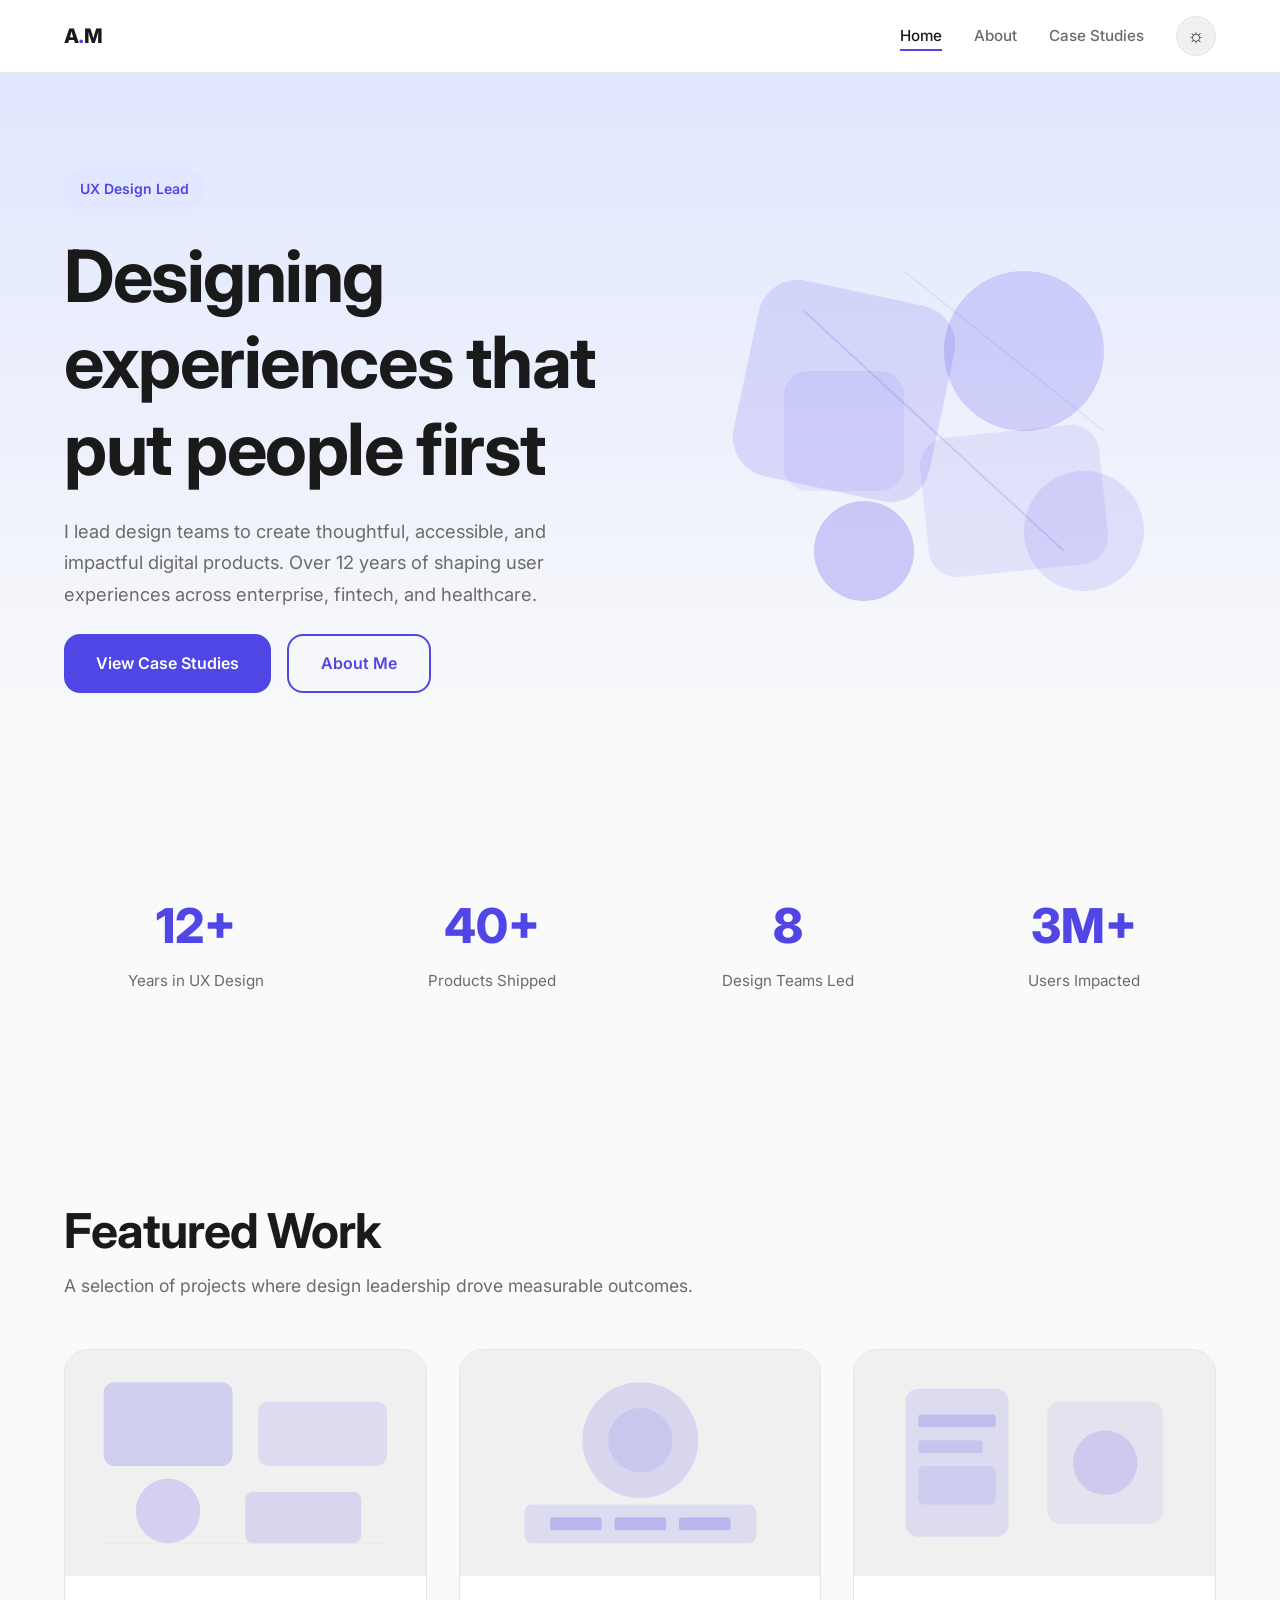
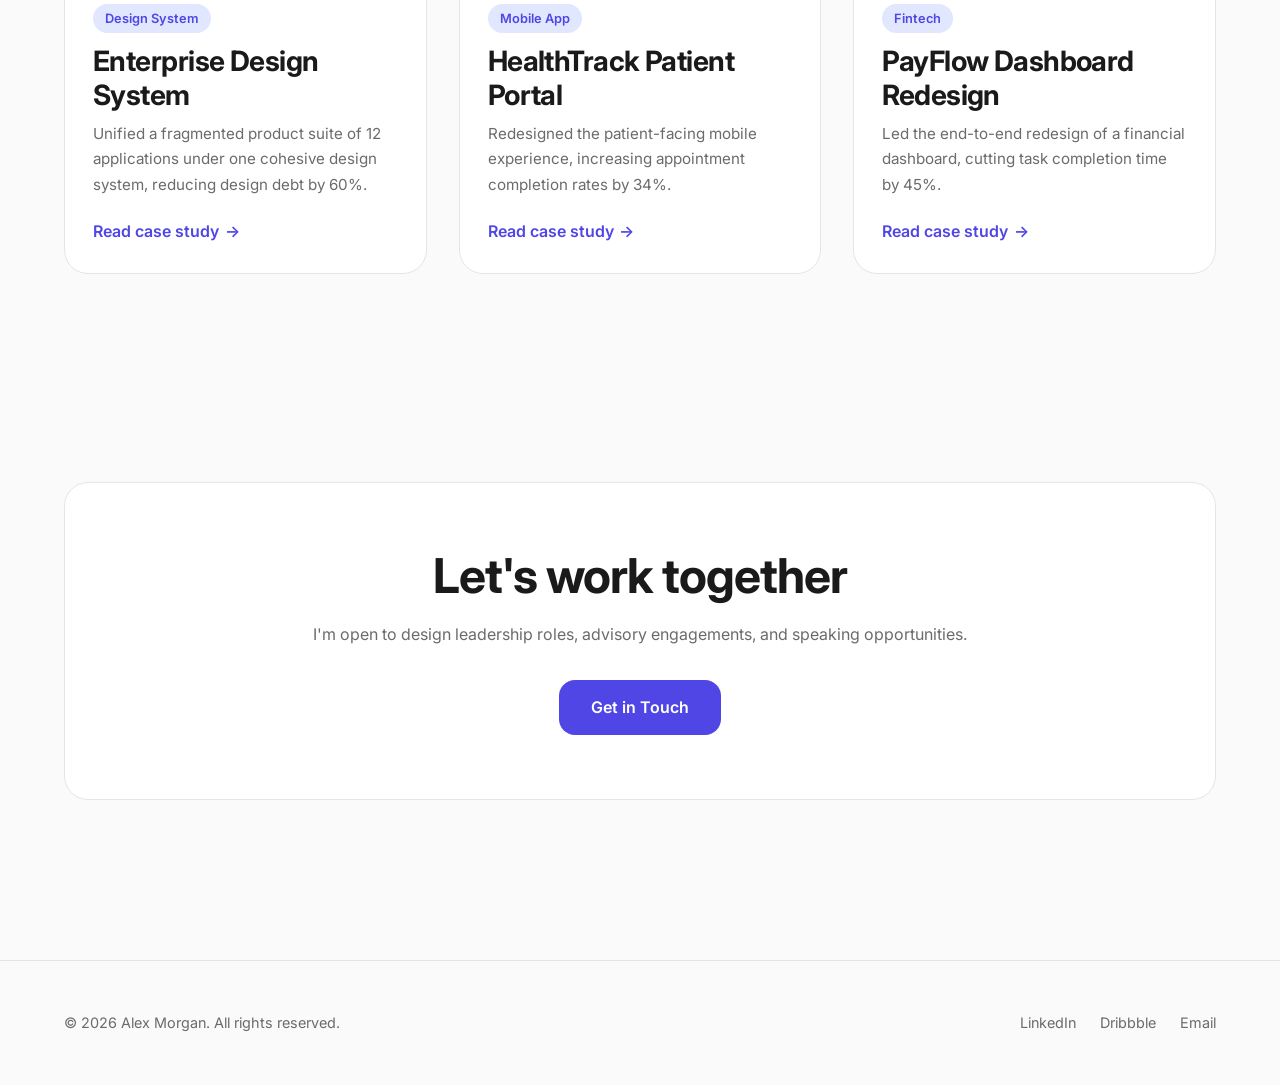
==== index.html @ 4e28924f "Add portfolio website for UX design lead with light/dark mode Static site with 6 pages: home, about," ====
<!DOCTYPE html>
<html lang="en">
<head>
  <meta charset="UTF-8">
  <meta name="viewport" content="width=device-width, initial-scale=1.0">
  <meta name="description" content="Portfolio of Alex Morgan — UX Design Lead specialising in human-centred design, design systems, and product strategy.">
  <title>Alex Morgan — UX Design Lead</title>
  <link rel="preconnect" href="https://fonts.googleapis.com">
  <link rel="preconnect" href="https://fonts.gstatic.com" crossorigin>
  <link href="https://fonts.googleapis.com/css2?family=Inter:wght@400;500;600;700;800&display=swap" rel="stylesheet">
  <link rel="stylesheet" href="css/style.css">
  <script src="js/main.js"></script>
</head>
<body>
  <a class="skip-link" href="#main">Skip to main content</a>
  <div class="nav-overlay" aria-hidden="true"></div>

  <header class="site-header">
    <div class="container">
      <a href="index.html" class="logo" aria-label="Alex Morgan home">A<span>.</span>M</a>
      <nav class="main-nav" aria-label="Primary">
        <ul role="list">
          <li><a href="index.html" aria-current="page">Home</a></li>
          <li><a href="about.html">About</a></li>
          <li><a href="case-studies.html">Case Studies</a></li>
        </ul>
        <button class="theme-toggle" type="button" aria-label="Switch to dark mode">
          <span class="icon-sun" aria-hidden="true">&#9788;</span>
          <span class="icon-moon" aria-hidden="true">&#9790;</span>
        </button>
        <button class="nav-toggle" type="button" aria-expanded="false" aria-controls="nav-list" aria-label="Open menu">
          &#9776;
        </button>
      </nav>
    </div>
  </header>

  <main id="main">
    <!-- Hero -->
    <section class="hero">
      <div class="container">
        <div class="hero-content">
          <span class="hero-label">UX Design Lead</span>
          <h1>Designing experiences that put people first</h1>
          <p>I lead design teams to create thoughtful, accessible, and impactful digital products. Over 12 years of shaping user experiences across enterprise, fintech, and healthcare.</p>
          <div class="btn-group">
            <a href="case-studies.html" class="btn btn-primary">View Case Studies</a>
            <a href="about.html" class="btn btn-secondary">About Me</a>
          </div>
        </div>
        <div class="hero-graphic" aria-hidden="true">
          <svg viewBox="0 0 480 400" fill="none" xmlns="http://www.w3.org/2000/svg" role="img" aria-label="Abstract decorative shapes">
            <rect x="40" y="60" width="200" height="200" rx="40" fill="var(--color-accent)" opacity="0.15" transform="rotate(12 140 160)"/>
            <circle cx="320" cy="120" r="80" fill="var(--color-accent)" opacity="0.2"/>
            <rect x="220" y="200" width="180" height="140" rx="28" fill="var(--color-accent)" opacity="0.1" transform="rotate(-6 310 270)"/>
            <circle cx="160" cy="320" r="50" fill="var(--color-accent)" opacity="0.25"/>
            <rect x="80" y="140" width="120" height="120" rx="24" fill="var(--color-accent)" opacity="0.08"/>
            <circle cx="380" cy="300" r="60" fill="var(--color-accent)" opacity="0.12"/>
            <line x1="100" y1="80" x2="360" y2="320" stroke="var(--color-accent)" stroke-width="2" opacity="0.15"/>
            <line x1="200" y1="40" x2="400" y2="200" stroke="var(--color-accent)" stroke-width="1.5" opacity="0.1"/>
          </svg>
        </div>
      </div>
    </section>

    <!-- Stats -->
    <section class="section" aria-label="Key statistics">
      <div class="container">
        <div class="stats">
          <div class="stat">
            <span class="stat-number">12+</span>
            <span class="stat-label">Years in UX Design</span>
          </div>
          <div class="stat">
            <span class="stat-number">40+</span>
            <span class="stat-label">Products Shipped</span>
          </div>
          <div class="stat">
            <span class="stat-number">8</span>
            <span class="stat-label">Design Teams Led</span>
          </div>
          <div class="stat">
            <span class="stat-number">3M+</span>
            <span class="stat-label">Users Impacted</span>
          </div>
        </div>
      </div>
    </section>

    <!-- Featured Work -->
    <section class="section">
      <div class="container">
        <div class="section-header">
          <h2>Featured Work</h2>
          <p>A selection of projects where design leadership drove measurable outcomes.</p>
        </div>
        <div class="card-grid">
          <!-- Case Study 1 -->
          <article class="card">
            <div class="card-image" aria-hidden="true">
              <svg viewBox="0 0 560 350" fill="none" xmlns="http://www.w3.org/2000/svg">
                <rect width="560" height="350" fill="var(--color-bg-card)"/>
                <rect x="60" y="50" width="200" height="130" rx="16" fill="var(--color-accent)" opacity="0.2"/>
                <rect x="300" y="80" width="200" height="100" rx="16" fill="var(--color-accent)" opacity="0.12"/>
                <circle cx="160" cy="250" r="50" fill="var(--color-accent)" opacity="0.18"/>
                <rect x="280" y="220" width="180" height="80" rx="12" fill="var(--color-accent)" opacity="0.15"/>
                <line x1="60" y1="300" x2="500" y2="300" stroke="var(--color-border)" stroke-width="1"/>
              </svg>
            </div>
            <div class="card-body">
              <span class="card-tag">Design System</span>
              <h3>Enterprise Design System</h3>
              <p>Unified a fragmented product suite of 12 applications under one cohesive design system, reducing design debt by 60%.</p>
              <a href="case-study-1.html" class="card-link">Read case study <span class="arrow" aria-hidden="true">&rarr;</span></a>
            </div>
          </article>

          <!-- Case Study 2 -->
          <article class="card">
            <div class="card-image" aria-hidden="true">
              <svg viewBox="0 0 560 350" fill="none" xmlns="http://www.w3.org/2000/svg">
                <rect width="560" height="350" fill="var(--color-bg-card)"/>
                <circle cx="280" cy="140" r="90" fill="var(--color-accent)" opacity="0.15"/>
                <circle cx="280" cy="140" r="50" fill="var(--color-accent)" opacity="0.1"/>
                <rect x="100" y="240" width="360" height="60" rx="12" fill="var(--color-accent)" opacity="0.12"/>
                <rect x="140" y="260" width="80" height="20" rx="4" fill="var(--color-accent)" opacity="0.25"/>
                <rect x="240" y="260" width="80" height="20" rx="4" fill="var(--color-accent)" opacity="0.25"/>
                <rect x="340" y="260" width="80" height="20" rx="4" fill="var(--color-accent)" opacity="0.25"/>
              </svg>
            </div>
            <div class="card-body">
              <span class="card-tag">Mobile App</span>
              <h3>HealthTrack Patient Portal</h3>
              <p>Redesigned the patient-facing mobile experience, increasing appointment completion rates by 34%.</p>
              <a href="case-study-2.html" class="card-link">Read case study <span class="arrow" aria-hidden="true">&rarr;</span></a>
            </div>
          </article>

          <!-- Case Study 3 -->
          <article class="card">
            <div class="card-image" aria-hidden="true">
              <svg viewBox="0 0 560 350" fill="none" xmlns="http://www.w3.org/2000/svg">
                <rect width="560" height="350" fill="var(--color-bg-card)"/>
                <rect x="80" y="60" width="160" height="230" rx="20" fill="var(--color-accent)" opacity="0.12"/>
                <rect x="100" y="100" width="120" height="20" rx="4" fill="var(--color-accent)" opacity="0.2"/>
                <rect x="100" y="140" width="100" height="20" rx="4" fill="var(--color-accent)" opacity="0.15"/>
                <rect x="100" y="180" width="120" height="60" rx="8" fill="var(--color-accent)" opacity="0.1"/>
                <rect x="300" y="80" width="180" height="190" rx="20" fill="var(--color-accent)" opacity="0.08"/>
                <circle cx="390" cy="175" r="50" fill="var(--color-accent)" opacity="0.15"/>
              </svg>
            </div>
            <div class="card-body">
              <span class="card-tag">Fintech</span>
              <h3>PayFlow Dashboard Redesign</h3>
              <p>Led the end-to-end redesign of a financial dashboard, cutting task completion time by 45%.</p>
              <a href="case-study-3.html" class="card-link">Read case study <span class="arrow" aria-hidden="true">&rarr;</span></a>
            </div>
          </article>
        </div>
      </div>
    </section>

    <!-- CTA -->
    <section class="section">
      <div class="container">
        <div class="cta">
          <h2>Let's work together</h2>
          <p>I'm open to design leadership roles, advisory engagements, and speaking opportunities.</p>
          <a href="mailto:hello@alexmorgan.design" class="btn btn-primary">Get in Touch</a>
        </div>
      </div>
    </section>
  </main>

  <footer class="site-footer">
    <div class="container">
      <div class="footer-content">
        <span class="footer-copy">&copy; 2026 Alex Morgan. All rights reserved.</span>
        <ul class="footer-links" role="list">
          <li><a href="https://linkedin.com" aria-label="LinkedIn (opens in new tab)" target="_blank" rel="noopener noreferrer">LinkedIn</a></li>
          <li><a href="https://dribbble.com" aria-label="Dribbble (opens in new tab)" target="_blank" rel="noopener noreferrer">Dribbble</a></li>
          <li><a href="mailto:hello@alexmorgan.design">Email</a></li>
        </ul>
      </div>
    </div>
  </footer>
</body>
</html>
---- css/style.css ----
/* ===== CSS Custom Properties ===== */
:root {
  /* Light mode (default) */
  --color-bg: #fafafa;
  --color-bg-alt: #ffffff;
  --color-bg-card: #f0f0f0;
  --color-text: #1a1a1a;
  --color-text-muted: #6b6b6b;
  --color-accent: #4f46e5;
  --color-accent-hover: #4338ca;
  --color-accent-light: #e0e7ff;
  --color-border: #e5e5e5;
  --color-hero-gradient-start: #e0e7ff;
  --color-hero-gradient-end: #fafafa;
  --color-card-shadow: rgba(0, 0, 0, 0.06);
  --color-overlay: rgba(255, 255, 255, 0.85);
  --radius: 1rem;
  --radius-lg: 1.5rem;
  --transition: 0.3s ease;
  --max-width: 1200px;
}

[data-theme="dark"] {
  --color-bg: #0f0f0f;
  --color-bg-alt: #1a1a1a;
  --color-bg-card: #1e1e1e;
  --color-text: #f0f0f0;
  --color-text-muted: #a0a0a0;
  --color-accent: #818cf8;
  --color-accent-hover: #a5b4fc;
  --color-accent-light: #1e1b4b;
  --color-border: #2a2a2a;
  --color-hero-gradient-start: #1e1b4b;
  --color-hero-gradient-end: #0f0f0f;
  --color-card-shadow: rgba(0, 0, 0, 0.3);
  --color-overlay: rgba(15, 15, 15, 0.85);
}

/* ===== Reset & Base ===== */
*,
*::before,
*::after {
  box-sizing: border-box;
  margin: 0;
  padding: 0;
}

html {
  scroll-behavior: smooth;
  font-size: 100%;
}

body {
  font-family: "Inter", system-ui, -apple-system, sans-serif;
  background-color: var(--color-bg);
  color: var(--color-text);
  line-height: 1.7;
  transition: background-color var(--transition), color var(--transition);
  -webkit-font-smoothing: antialiased;
}

img {
  max-width: 100%;
  height: auto;
  display: block;
}

a {
  color: var(--color-accent);
  text-decoration: none;
  transition: color var(--transition);
}

a:hover {
  color: var(--color-accent-hover);
}

a:focus-visible,
button:focus-visible {
  outline: 3px solid var(--color-accent);
  outline-offset: 3px;
  border-radius: 4px;
}

h1, h2, h3, h4 {
  line-height: 1.2;
  font-weight: 700;
  letter-spacing: -0.02em;
}

h1 { font-size: clamp(2.5rem, 6vw, 4.5rem); }
h2 { font-size: clamp(1.8rem, 4vw, 3rem); }
h3 { font-size: clamp(1.3rem, 2.5vw, 1.75rem); }

p {
  max-width: 68ch;
}

/* ===== Skip link ===== */
.skip-link {
  position: absolute;
  top: -100%;
  left: 1rem;
  background: var(--color-accent);
  color: #fff;
  padding: 0.75rem 1.5rem;
  border-radius: var(--radius);
  z-index: 1000;
  font-weight: 600;
}

.skip-link:focus {
  top: 1rem;
}

/* ===== Container ===== */
.container {
  width: 90%;
  max-width: var(--max-width);
  margin-inline: auto;
}

/* ===== Header / Nav ===== */
.site-header {
  position: sticky;
  top: 0;
  z-index: 100;
  background: var(--color-overlay);
  backdrop-filter: blur(12px);
  -webkit-backdrop-filter: blur(12px);
  border-bottom: 1px solid var(--color-border);
  transition: background-color var(--transition);
}

.site-header .container {
  display: flex;
  align-items: center;
  justify-content: space-between;
  padding: 1rem 0;
}

.logo {
  font-size: 1.25rem;
  font-weight: 800;
  color: var(--color-text);
  letter-spacing: -0.03em;
}

.logo span {
  color: var(--color-accent);
}

.main-nav {
  display: flex;
  align-items: center;
  gap: 2rem;
}

.main-nav ul {
  display: flex;
  list-style: none;
  gap: 2rem;
}

.main-nav a {
  color: var(--color-text-muted);
  font-weight: 500;
  font-size: 0.95rem;
  position: relative;
  padding: 0.25rem 0;
}

.main-nav a::after {
  content: "";
  position: absolute;
  bottom: -2px;
  left: 0;
  width: 0;
  height: 2px;
  background: var(--color-accent);
  transition: width var(--transition);
}

.main-nav a:hover,
.main-nav a[aria-current="page"] {
  color: var(--color-text);
}

.main-nav a:hover::after,
.main-nav a[aria-current="page"]::after {
  width: 100%;
}

/* Theme toggle */
.theme-toggle {
  background: var(--color-bg-card);
  border: 1px solid var(--color-border);
  border-radius: 50%;
  width: 2.5rem;
  height: 2.5rem;
  cursor: pointer;
  display: grid;
  place-items: center;
  transition: background-color var(--transition), border-color var(--transition);
  color: var(--color-text);
  font-size: 1.2rem;
}

.theme-toggle:hover {
  border-color: var(--color-accent);
}

.theme-toggle .icon-moon,
[data-theme="dark"] .theme-toggle .icon-sun {
  display: none;
}

[data-theme="dark"] .theme-toggle .icon-moon {
  display: block;
}

.theme-toggle .icon-sun {
  display: block;
}

/* Mobile nav toggle */
.nav-toggle {
  display: none;
  background: none;
  border: none;
  color: var(--color-text);
  font-size: 1.5rem;
  cursor: pointer;
  padding: 0.25rem;
}

/* ===== Hero ===== */
.hero {
  padding: 6rem 0 4rem;
  background: linear-gradient(180deg, var(--color-hero-gradient-start), var(--color-hero-gradient-end));
  transition: background var(--transition);
}

.hero .container {
  display: grid;
  grid-template-columns: 1fr 1fr;
  gap: 4rem;
  align-items: center;
}

.hero-content {
  display: flex;
  flex-direction: column;
  gap: 1.5rem;
}

.hero-label {
  display: inline-flex;
  align-items: center;
  gap: 0.5rem;
  background: var(--color-accent-light);
  color: var(--color-accent);
  padding: 0.5rem 1rem;
  border-radius: 2rem;
  font-size: 0.875rem;
  font-weight: 600;
  width: fit-content;
}

.hero p {
  font-size: 1.15rem;
  color: var(--color-text-muted);
}

.hero-graphic {
  display: flex;
  justify-content: center;
  align-items: center;
}

.hero-graphic svg {
  width: 100%;
  max-width: 480px;
  height: auto;
}

/* ===== Buttons ===== */
.btn {
  display: inline-flex;
  align-items: center;
  gap: 0.5rem;
  padding: 0.875rem 2rem;
  border-radius: var(--radius);
  font-weight: 600;
  font-size: 1rem;
  transition: all var(--transition);
  cursor: pointer;
  border: none;
  width: fit-content;
}

.btn-primary {
  background: var(--color-accent);
  color: #fff;
}

.btn-primary:hover {
  background: var(--color-accent-hover);
  color: #fff;
  transform: translateY(-2px);
  box-shadow: 0 8px 24px var(--color-card-shadow);
}

.btn-secondary {
  background: transparent;
  color: var(--color-accent);
  border: 2px solid var(--color-accent);
}

.btn-secondary:hover {
  background: var(--color-accent-light);
  transform: translateY(-2px);
}

.btn-group {
  display: flex;
  gap: 1rem;
  flex-wrap: wrap;
}

/* ===== Sections ===== */
.section {
  padding: 5rem 0;
}

.section-header {
  margin-bottom: 3rem;
}

.section-header p {
  color: var(--color-text-muted);
  font-size: 1.1rem;
  margin-top: 0.75rem;
}

/* ===== Cards ===== */
.card-grid {
  display: grid;
  grid-template-columns: repeat(auto-fit, minmax(340px, 1fr));
  gap: 2rem;
}

.card {
  background: var(--color-bg-alt);
  border: 1px solid var(--color-border);
  border-radius: var(--radius-lg);
  overflow: hidden;
  transition: transform var(--transition), box-shadow var(--transition), border-color var(--transition);
}

.card:hover {
  transform: translateY(-4px);
  box-shadow: 0 16px 48px var(--color-card-shadow);
  border-color: var(--color-accent);
}

.card-image {
  aspect-ratio: 16 / 10;
  overflow: hidden;
  background: var(--color-bg-card);
  display: flex;
  align-items: center;
  justify-content: center;
}

.card-image svg {
  width: 100%;
  height: 100%;
}

.card-body {
  padding: 1.75rem;
}

.card-tag {
  display: inline-block;
  background: var(--color-accent-light);
  color: var(--color-accent);
  padding: 0.25rem 0.75rem;
  border-radius: 1rem;
  font-size: 0.8rem;
  font-weight: 600;
  margin-bottom: 0.75rem;
}

.card-body h3 {
  margin-bottom: 0.5rem;
}

.card-body p {
  color: var(--color-text-muted);
  font-size: 0.95rem;
  margin-bottom: 1.25rem;
}

.card-link {
  font-weight: 600;
  display: inline-flex;
  align-items: center;
  gap: 0.35rem;
}

.card-link .arrow {
  transition: transform var(--transition);
}

.card-link:hover .arrow {
  transform: translateX(4px);
}

/* ===== Stats ===== */
.stats {
  display: grid;
  grid-template-columns: repeat(auto-fit, minmax(200px, 1fr));
  gap: 2rem;
  padding: 3rem 0;
}

.stat {
  text-align: center;
}

.stat-number {
  font-size: clamp(2rem, 5vw, 3rem);
  font-weight: 800;
  color: var(--color-accent);
  display: block;
}

.stat-label {
  color: var(--color-text-muted);
  font-size: 0.95rem;
}

/* ===== About page ===== */
.about-hero {
  padding: 6rem 0 3rem;
  background: linear-gradient(180deg, var(--color-hero-gradient-start), var(--color-hero-gradient-end));
}

.about-grid {
  display: grid;
  grid-template-columns: 1fr 1.2fr;
  gap: 4rem;
  align-items: center;
}

.about-photo {
  aspect-ratio: 4 / 5;
  border-radius: var(--radius-lg);
  overflow: hidden;
  background: var(--color-bg-card);
  display: flex;
  align-items: center;
  justify-content: center;
}

.about-photo svg {
  width: 100%;
  height: 100%;
}

.about-content {
  display: flex;
  flex-direction: column;
  gap: 1.25rem;
}

.about-content p {
  color: var(--color-text-muted);
  font-size: 1.05rem;
}

/* Skills */
.skills-grid {
  display: grid;
  grid-template-columns: repeat(auto-fit, minmax(250px, 1fr));
  gap: 1.5rem;
}

.skill-card {
  background: var(--color-bg-alt);
  border: 1px solid var(--color-border);
  border-radius: var(--radius);
  padding: 2rem;
  transition: border-color var(--transition), transform var(--transition);
}

.skill-card:hover {
  border-color: var(--color-accent);
  transform: translateY(-2px);
}

.skill-icon {
  width: 3rem;
  height: 3rem;
  background: var(--color-accent-light);
  border-radius: 0.75rem;
  display: grid;
  place-items: center;
  margin-bottom: 1rem;
  color: var(--color-accent);
  font-size: 1.4rem;
}

.skill-card h3 {
  margin-bottom: 0.5rem;
  font-size: 1.1rem;
}

.skill-card p {
  color: var(--color-text-muted);
  font-size: 0.9rem;
}

/* Experience timeline */
.timeline {
  position: relative;
  padding-left: 2rem;
}

.timeline::before {
  content: "";
  position: absolute;
  left: 0;
  top: 0;
  bottom: 0;
  width: 2px;
  background: var(--color-border);
}

.timeline-item {
  position: relative;
  padding-bottom: 2.5rem;
}

.timeline-item::before {
  content: "";
  position: absolute;
  left: -2rem;
  top: 0.5rem;
  width: 12px;
  height: 12px;
  background: var(--color-accent);
  border-radius: 50%;
  transform: translateX(-5px);
}

.timeline-item h3 {
  font-size: 1.1rem;
  margin-bottom: 0.25rem;
}

.timeline-meta {
  color: var(--color-text-muted);
  font-size: 0.9rem;
  margin-bottom: 0.5rem;
}

.timeline-item p {
  color: var(--color-text-muted);
  font-size: 0.95rem;
}

/* ===== Case study detail ===== */
.case-hero {
  padding: 6rem 0 3rem;
  background: linear-gradient(180deg, var(--color-hero-gradient-start), var(--color-hero-gradient-end));
}

.case-hero .container {
  max-width: 900px;
}

.case-meta {
  display: flex;
  gap: 2rem;
  flex-wrap: wrap;
  margin-top: 1.5rem;
}

.case-meta-item {
  display: flex;
  flex-direction: column;
  gap: 0.25rem;
}

.case-meta-label {
  font-size: 0.8rem;
  font-weight: 600;
  text-transform: uppercase;
  letter-spacing: 0.05em;
  color: var(--color-text-muted);
}

.case-meta-value {
  font-weight: 500;
}

.case-banner {
  width: 100%;
  aspect-ratio: 21 / 9;
  background: var(--color-bg-card);
  border-radius: var(--radius-lg);
  overflow: hidden;
  display: flex;
  align-items: center;
  justify-content: center;
  margin: 3rem 0;
}

.case-banner svg {
  width: 100%;
  height: 100%;
}

.case-content {
  max-width: 780px;
  margin-inline: auto;
}

.case-content h2 {
  margin-top: 3rem;
  margin-bottom: 1rem;
}

.case-content p {
  color: var(--color-text-muted);
  font-size: 1.05rem;
  margin-bottom: 1.25rem;
}

.case-content ul {
  color: var(--color-text-muted);
  padding-left: 1.5rem;
  margin-bottom: 1.25rem;
}

.case-content li {
  margin-bottom: 0.5rem;
}

.case-image-full {
  width: 100%;
  aspect-ratio: 16 / 9;
  background: var(--color-bg-card);
  border-radius: var(--radius);
  margin: 2rem 0;
  overflow: hidden;
  display: flex;
  align-items: center;
  justify-content: center;
}

.case-image-full svg {
  width: 100%;
  height: 100%;
}

.case-results {
  display: grid;
  grid-template-columns: repeat(auto-fit, minmax(180px, 1fr));
  gap: 1.5rem;
  margin: 2rem 0;
}

.result-card {
  background: var(--color-accent-light);
  border-radius: var(--radius);
  padding: 1.5rem;
  text-align: center;
}

.result-number {
  font-size: 2rem;
  font-weight: 800;
  color: var(--color-accent);
  display: block;
}

.result-label {
  font-size: 0.9rem;
  color: var(--color-text-muted);
}

/* ===== Case study nav ===== */
.case-nav {
  display: flex;
  justify-content: space-between;
  padding: 3rem 0;
  border-top: 1px solid var(--color-border);
  margin-top: 3rem;
}

.case-nav a {
  font-weight: 600;
}

/* ===== CTA Section ===== */
.cta {
  background: var(--color-bg-alt);
  border: 1px solid var(--color-border);
  border-radius: var(--radius-lg);
  padding: 4rem;
  text-align: center;
  margin: 3rem 0;
}

.cta p {
  margin: 1rem auto 2rem;
  color: var(--color-text-muted);
}

/* ===== Footer ===== */
.site-footer {
  border-top: 1px solid var(--color-border);
  padding: 3rem 0;
  margin-top: 2rem;
}

.footer-content {
  display: flex;
  justify-content: space-between;
  align-items: center;
  flex-wrap: wrap;
  gap: 1rem;
}

.footer-links {
  display: flex;
  gap: 1.5rem;
  list-style: none;
}

.footer-links a {
  color: var(--color-text-muted);
  font-size: 0.9rem;
}

.footer-links a:hover {
  color: var(--color-accent);
}

.footer-copy {
  color: var(--color-text-muted);
  font-size: 0.9rem;
}

/* ===== Responsive ===== */
@media (max-width: 768px) {
  .nav-toggle {
    display: block;
  }

  .main-nav ul {
    position: fixed;
    top: 0;
    right: -100%;
    width: 280px;
    height: 100vh;
    background: var(--color-bg-alt);
    flex-direction: column;
    padding: 5rem 2rem;
    gap: 1.5rem;
    transition: right var(--transition);
    box-shadow: -4px 0 24px var(--color-card-shadow);
    z-index: 200;
  }

  .main-nav ul.open {
    right: 0;
  }

  .nav-overlay {
    display: none;
    position: fixed;
    inset: 0;
    background: rgba(0, 0, 0, 0.4);
    z-index: 150;
  }

  .nav-overlay.open {
    display: block;
  }

  .hero .container {
    grid-template-columns: 1fr;
    gap: 2rem;
    text-align: center;
  }

  .hero-label {
    margin-inline: auto;
  }

  .btn-group {
    justify-content: center;
  }

  .hero-graphic {
    order: -1;
  }

  .about-grid {
    grid-template-columns: 1fr;
    gap: 2rem;
  }

  .card-grid {
    grid-template-columns: 1fr;
  }

  .cta {
    padding: 2.5rem 1.5rem;
  }

  .footer-content {
    flex-direction: column;
    text-align: center;
  }

  .case-meta {
    flex-direction: column;
    gap: 1rem;
  }
}

/* ===== Reduced motion ===== */
@media (prefers-reduced-motion: reduce) {
  *,
  *::before,
  *::after {
    transition-duration: 0.01ms !important;
    animation-duration: 0.01ms !important;
    scroll-behavior: auto !important;
  }
}

/* ===== Print ===== */
@media print {
  .site-header,
  .theme-toggle,
  .nav-toggle {
    display: none;
  }
}
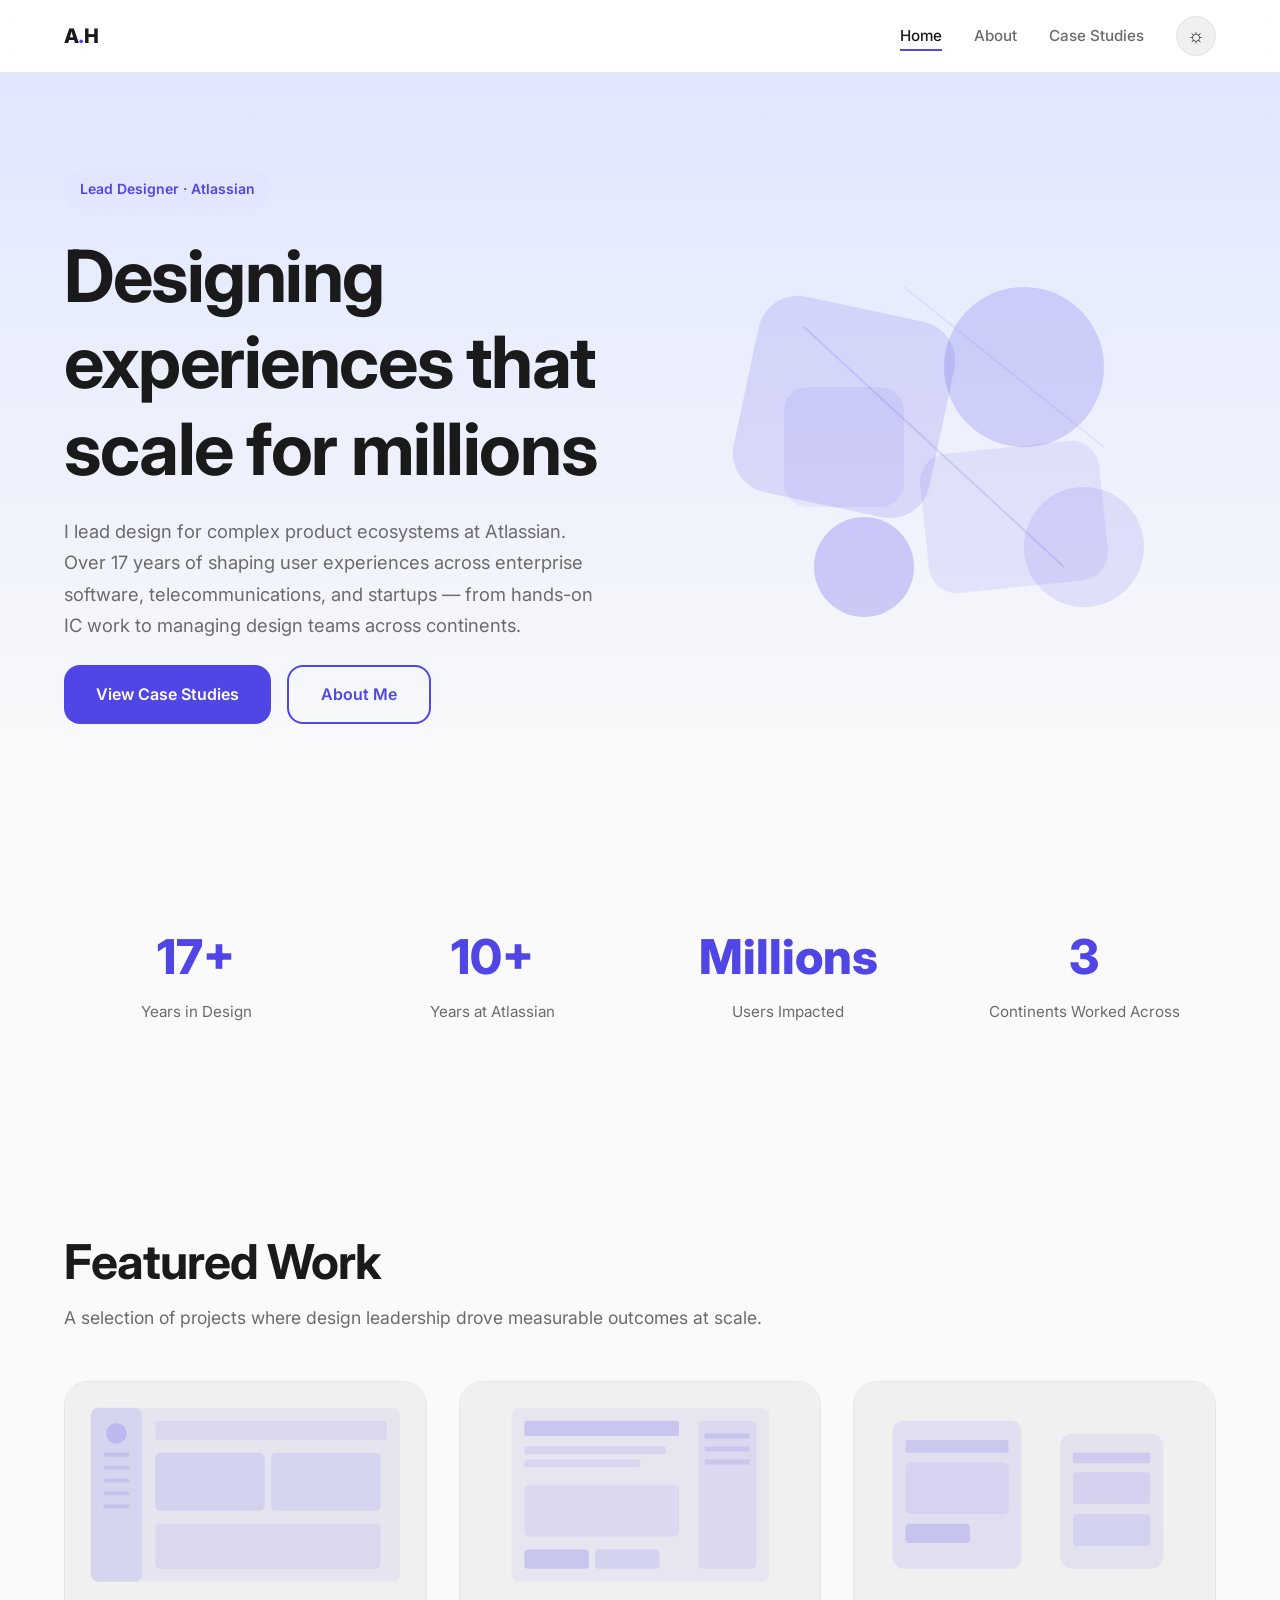
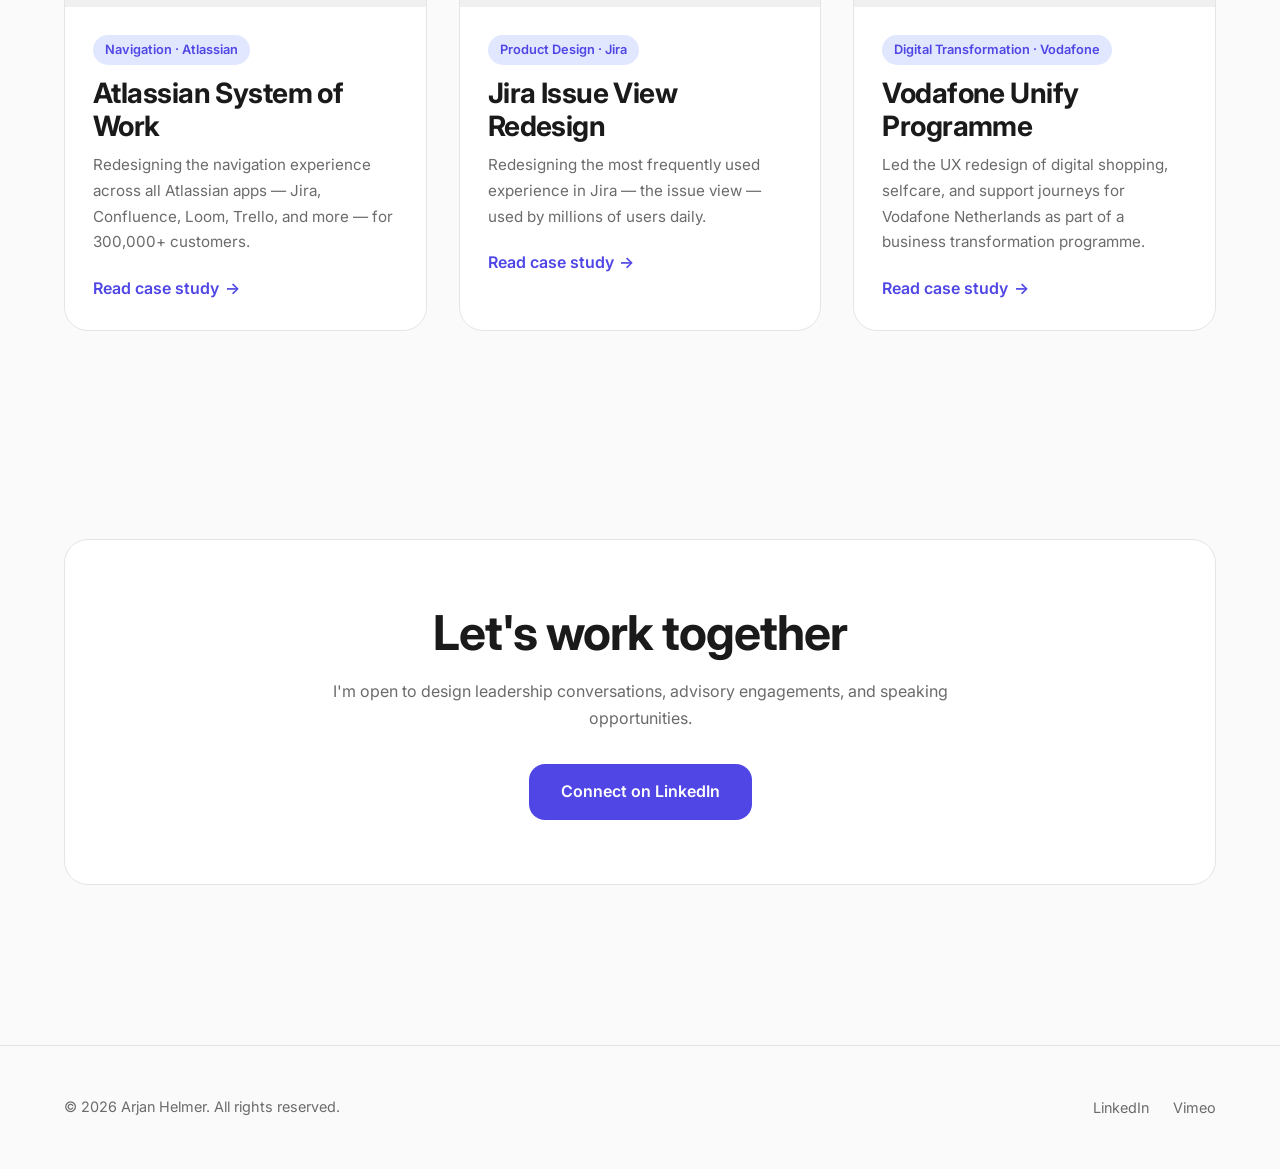
==== commit 687da830: "Replace placeholder content with real LinkedIn profile data Updated all pages with Arjan Helmer's ac" ====
--- a/index.html
+++ b/index.html
@@ -3,8 +3,8 @@
 <head>
   <meta charset="UTF-8">
   <meta name="viewport" content="width=device-width, initial-scale=1.0">
-  <meta name="description" content="Portfolio of Alex Morgan — UX Design Lead specialising in human-centred design, design systems, and product strategy.">
-  <title>Alex Morgan — UX Design Lead</title>
+  <meta name="description" content="Portfolio of Arjan Helmer — Lead Designer at Atlassian, specialising in product design leadership, design systems, and complex enterprise UX.">
+  <title>Arjan Helmer — Lead Designer</title>
   <link rel="preconnect" href="https://fonts.googleapis.com">
   <link rel="preconnect" href="https://fonts.gstatic.com" crossorigin>
   <link href="https://fonts.googleapis.com/css2?family=Inter:wght@400;500;600;700;800&display=swap" rel="stylesheet">
@@ -17,7 +17,7 @@
 
   <header class="site-header">
     <div class="container">
-      <a href="index.html" class="logo" aria-label="Alex Morgan home">A<span>.</span>M</a>
+      <a href="index.html" class="logo" aria-label="Arjan Helmer home">A<span>.</span>H</a>
       <nav class="main-nav" aria-label="Primary">
         <ul role="list">
           <li><a href="index.html" aria-current="page">Home</a></li>
@@ -40,9 +40,9 @@
     <section class="hero">
       <div class="container">
         <div class="hero-content">
-          <span class="hero-label">UX Design Lead</span>
-          <h1>Designing experiences that put people first</h1>
-          <p>I lead design teams to create thoughtful, accessible, and impactful digital products. Over 12 years of shaping user experiences across enterprise, fintech, and healthcare.</p>
+          <span class="hero-label">Lead Designer &middot; Atlassian</span>
+          <h1>Designing experiences that scale for millions</h1>
+          <p>I lead design for complex product ecosystems at Atlassian. Over 17 years of shaping user experiences across enterprise software, telecommunications, and startups — from hands-on IC work to managing design teams across continents.</p>
           <div class="btn-group">
             <a href="case-studies.html" class="btn btn-primary">View Case Studies</a>
             <a href="about.html" class="btn btn-secondary">About Me</a>
@@ -68,20 +68,20 @@
       <div class="container">
         <div class="stats">
           <div class="stat">
-            <span class="stat-number">12+</span>
-            <span class="stat-label">Years in UX Design</span>
-          </div>
-          <div class="stat">
-            <span class="stat-number">40+</span>
-            <span class="stat-label">Products Shipped</span>
-          </div>
-          <div class="stat">
-            <span class="stat-number">8</span>
-            <span class="stat-label">Design Teams Led</span>
-          </div>
-          <div class="stat">
-            <span class="stat-number">3M+</span>
+            <span class="stat-number">17+</span>
+            <span class="stat-label">Years in Design</span>
+          </div>
+          <div class="stat">
+            <span class="stat-number">10+</span>
+            <span class="stat-label">Years at Atlassian</span>
+          </div>
+          <div class="stat">
+            <span class="stat-number">Millions</span>
             <span class="stat-label">Users Impacted</span>
+          </div>
+          <div class="stat">
+            <span class="stat-number">3</span>
+            <span class="stat-label">Continents Worked Across</span>
           </div>
         </div>
       </div>
@@ -92,7 +92,7 @@
       <div class="container">
         <div class="section-header">
           <h2>Featured Work</h2>
-          <p>A selection of projects where design leadership drove measurable outcomes.</p>
+          <p>A selection of projects where design leadership drove measurable outcomes at scale.</p>
         </div>
         <div class="card-grid">
           <!-- Case Study 1 -->
@@ -100,17 +100,26 @@
             <div class="card-image" aria-hidden="true">
               <svg viewBox="0 0 560 350" fill="none" xmlns="http://www.w3.org/2000/svg">
                 <rect width="560" height="350" fill="var(--color-bg-card)"/>
-                <rect x="60" y="50" width="200" height="130" rx="16" fill="var(--color-accent)" opacity="0.2"/>
-                <rect x="300" y="80" width="200" height="100" rx="16" fill="var(--color-accent)" opacity="0.12"/>
-                <circle cx="160" cy="250" r="50" fill="var(--color-accent)" opacity="0.18"/>
-                <rect x="280" y="220" width="180" height="80" rx="12" fill="var(--color-accent)" opacity="0.15"/>
-                <line x1="60" y1="300" x2="500" y2="300" stroke="var(--color-border)" stroke-width="1"/>
+                <rect x="40" y="40" width="480" height="270" rx="12" fill="var(--color-accent)" opacity="0.06" stroke="var(--color-accent)" stroke-width="1" stroke-opacity="0.15"/>
+                <!-- Nav bar -->
+                <rect x="40" y="40" width="80" height="270" rx="12" fill="var(--color-accent)" opacity="0.1"/>
+                <circle cx="80" cy="80" r="16" fill="var(--color-accent)" opacity="0.2"/>
+                <rect x="60" y="110" width="40" height="6" rx="3" fill="var(--color-accent)" opacity="0.15"/>
+                <rect x="60" y="130" width="40" height="6" rx="3" fill="var(--color-accent)" opacity="0.12"/>
+                <rect x="60" y="150" width="40" height="6" rx="3" fill="var(--color-accent)" opacity="0.12"/>
+                <rect x="60" y="170" width="40" height="6" rx="3" fill="var(--color-accent)" opacity="0.12"/>
+                <rect x="60" y="190" width="40" height="6" rx="3" fill="var(--color-accent)" opacity="0.12"/>
+                <!-- Content area -->
+                <rect x="140" y="60" width="360" height="30" rx="6" fill="var(--color-accent)" opacity="0.08"/>
+                <rect x="140" y="110" width="170" height="90" rx="8" fill="var(--color-accent)" opacity="0.12"/>
+                <rect x="320" y="110" width="170" height="90" rx="8" fill="var(--color-accent)" opacity="0.1"/>
+                <rect x="140" y="220" width="350" height="70" rx="8" fill="var(--color-accent)" opacity="0.08"/>
               </svg>
             </div>
             <div class="card-body">
-              <span class="card-tag">Design System</span>
-              <h3>Enterprise Design System</h3>
-              <p>Unified a fragmented product suite of 12 applications under one cohesive design system, reducing design debt by 60%.</p>
+              <span class="card-tag">Navigation &middot; Atlassian</span>
+              <h3>Atlassian System of Work</h3>
+              <p>Redesigning the navigation experience across all Atlassian apps — Jira, Confluence, Loom, Trello, and more — for 300,000+ customers.</p>
               <a href="case-study-1.html" class="card-link">Read case study <span class="arrow" aria-hidden="true">&rarr;</span></a>
             </div>
           </article>
@@ -120,18 +129,25 @@
             <div class="card-image" aria-hidden="true">
               <svg viewBox="0 0 560 350" fill="none" xmlns="http://www.w3.org/2000/svg">
                 <rect width="560" height="350" fill="var(--color-bg-card)"/>
-                <circle cx="280" cy="140" r="90" fill="var(--color-accent)" opacity="0.15"/>
-                <circle cx="280" cy="140" r="50" fill="var(--color-accent)" opacity="0.1"/>
-                <rect x="100" y="240" width="360" height="60" rx="12" fill="var(--color-accent)" opacity="0.12"/>
-                <rect x="140" y="260" width="80" height="20" rx="4" fill="var(--color-accent)" opacity="0.25"/>
-                <rect x="240" y="260" width="80" height="20" rx="4" fill="var(--color-accent)" opacity="0.25"/>
-                <rect x="340" y="260" width="80" height="20" rx="4" fill="var(--color-accent)" opacity="0.25"/>
+                <!-- Issue view mockup -->
+                <rect x="80" y="40" width="400" height="270" rx="12" fill="var(--color-accent)" opacity="0.06"/>
+                <rect x="100" y="60" width="240" height="24" rx="4" fill="var(--color-accent)" opacity="0.2"/>
+                <rect x="100" y="100" width="220" height="12" rx="3" fill="var(--color-accent)" opacity="0.1"/>
+                <rect x="100" y="120" width="180" height="12" rx="3" fill="var(--color-accent)" opacity="0.1"/>
+                <rect x="100" y="160" width="240" height="80" rx="8" fill="var(--color-accent)" opacity="0.08"/>
+                <rect x="100" y="260" width="100" height="30" rx="6" fill="var(--color-accent)" opacity="0.2"/>
+                <rect x="210" y="260" width="100" height="30" rx="6" fill="var(--color-accent)" opacity="0.12"/>
+                <!-- Side panel -->
+                <rect x="370" y="60" width="90" height="230" rx="8" fill="var(--color-accent)" opacity="0.08"/>
+                <rect x="380" y="80" width="70" height="8" rx="2" fill="var(--color-accent)" opacity="0.15"/>
+                <rect x="380" y="100" width="70" height="8" rx="2" fill="var(--color-accent)" opacity="0.12"/>
+                <rect x="380" y="120" width="70" height="8" rx="2" fill="var(--color-accent)" opacity="0.12"/>
               </svg>
             </div>
             <div class="card-body">
-              <span class="card-tag">Mobile App</span>
-              <h3>HealthTrack Patient Portal</h3>
-              <p>Redesigned the patient-facing mobile experience, increasing appointment completion rates by 34%.</p>
+              <span class="card-tag">Product Design &middot; Jira</span>
+              <h3>Jira Issue View Redesign</h3>
+              <p>Redesigning the most frequently used experience in Jira — the issue view — used by millions of users daily.</p>
               <a href="case-study-2.html" class="card-link">Read case study <span class="arrow" aria-hidden="true">&rarr;</span></a>
             </div>
           </article>
@@ -141,18 +157,22 @@
             <div class="card-image" aria-hidden="true">
               <svg viewBox="0 0 560 350" fill="none" xmlns="http://www.w3.org/2000/svg">
                 <rect width="560" height="350" fill="var(--color-bg-card)"/>
-                <rect x="80" y="60" width="160" height="230" rx="20" fill="var(--color-accent)" opacity="0.12"/>
-                <rect x="100" y="100" width="120" height="20" rx="4" fill="var(--color-accent)" opacity="0.2"/>
-                <rect x="100" y="140" width="100" height="20" rx="4" fill="var(--color-accent)" opacity="0.15"/>
-                <rect x="100" y="180" width="120" height="60" rx="8" fill="var(--color-accent)" opacity="0.1"/>
-                <rect x="300" y="80" width="180" height="190" rx="20" fill="var(--color-accent)" opacity="0.08"/>
-                <circle cx="390" cy="175" r="50" fill="var(--color-accent)" opacity="0.15"/>
+                <!-- Multi-device -->
+                <rect x="60" y="60" width="200" height="230" rx="16" fill="var(--color-accent)" opacity="0.1"/>
+                <rect x="80" y="90" width="160" height="20" rx="4" fill="var(--color-accent)" opacity="0.15"/>
+                <rect x="80" y="125" width="160" height="80" rx="8" fill="var(--color-accent)" opacity="0.08"/>
+                <rect x="80" y="220" width="100" height="30" rx="6" fill="var(--color-accent)" opacity="0.18"/>
+                <!-- Phone -->
+                <rect x="320" y="80" width="160" height="210" rx="20" fill="var(--color-accent)" opacity="0.08" stroke="var(--color-accent)" stroke-width="1.5" stroke-opacity="0.15"/>
+                <rect x="340" y="110" width="120" height="16" rx="3" fill="var(--color-accent)" opacity="0.15"/>
+                <rect x="340" y="140" width="120" height="50" rx="6" fill="var(--color-accent)" opacity="0.1"/>
+                <rect x="340" y="205" width="120" height="50" rx="6" fill="var(--color-accent)" opacity="0.1"/>
               </svg>
             </div>
             <div class="card-body">
-              <span class="card-tag">Fintech</span>
-              <h3>PayFlow Dashboard Redesign</h3>
-              <p>Led the end-to-end redesign of a financial dashboard, cutting task completion time by 45%.</p>
+              <span class="card-tag">Digital Transformation &middot; Vodafone</span>
+              <h3>Vodafone Unify Programme</h3>
+              <p>Led the UX redesign of digital shopping, selfcare, and support journeys for Vodafone Netherlands as part of a business transformation programme.</p>
               <a href="case-study-3.html" class="card-link">Read case study <span class="arrow" aria-hidden="true">&rarr;</span></a>
             </div>
           </article>
@@ -165,8 +185,8 @@
       <div class="container">
         <div class="cta">
           <h2>Let's work together</h2>
-          <p>I'm open to design leadership roles, advisory engagements, and speaking opportunities.</p>
-          <a href="mailto:hello@alexmorgan.design" class="btn btn-primary">Get in Touch</a>
+          <p>I'm open to design leadership conversations, advisory engagements, and speaking opportunities.</p>
+          <a href="https://au.linkedin.com/in/arjanhelmer" class="btn btn-primary" target="_blank" rel="noopener noreferrer">Connect on LinkedIn</a>
         </div>
       </div>
     </section>
@@ -175,11 +195,10 @@
   <footer class="site-footer">
     <div class="container">
       <div class="footer-content">
-        <span class="footer-copy">&copy; 2026 Alex Morgan. All rights reserved.</span>
+        <span class="footer-copy">&copy; 2026 Arjan Helmer. All rights reserved.</span>
         <ul class="footer-links" role="list">
-          <li><a href="https://linkedin.com" aria-label="LinkedIn (opens in new tab)" target="_blank" rel="noopener noreferrer">LinkedIn</a></li>
-          <li><a href="https://dribbble.com" aria-label="Dribbble (opens in new tab)" target="_blank" rel="noopener noreferrer">Dribbble</a></li>
-          <li><a href="mailto:hello@alexmorgan.design">Email</a></li>
+          <li><a href="https://au.linkedin.com/in/arjanhelmer" aria-label="LinkedIn (opens in new tab)" target="_blank" rel="noopener noreferrer">LinkedIn</a></li>
+          <li><a href="https://vimeo.com/arjanhelmer" aria-label="Vimeo (opens in new tab)" target="_blank" rel="noopener noreferrer">Vimeo</a></li>
         </ul>
       </div>
     </div>
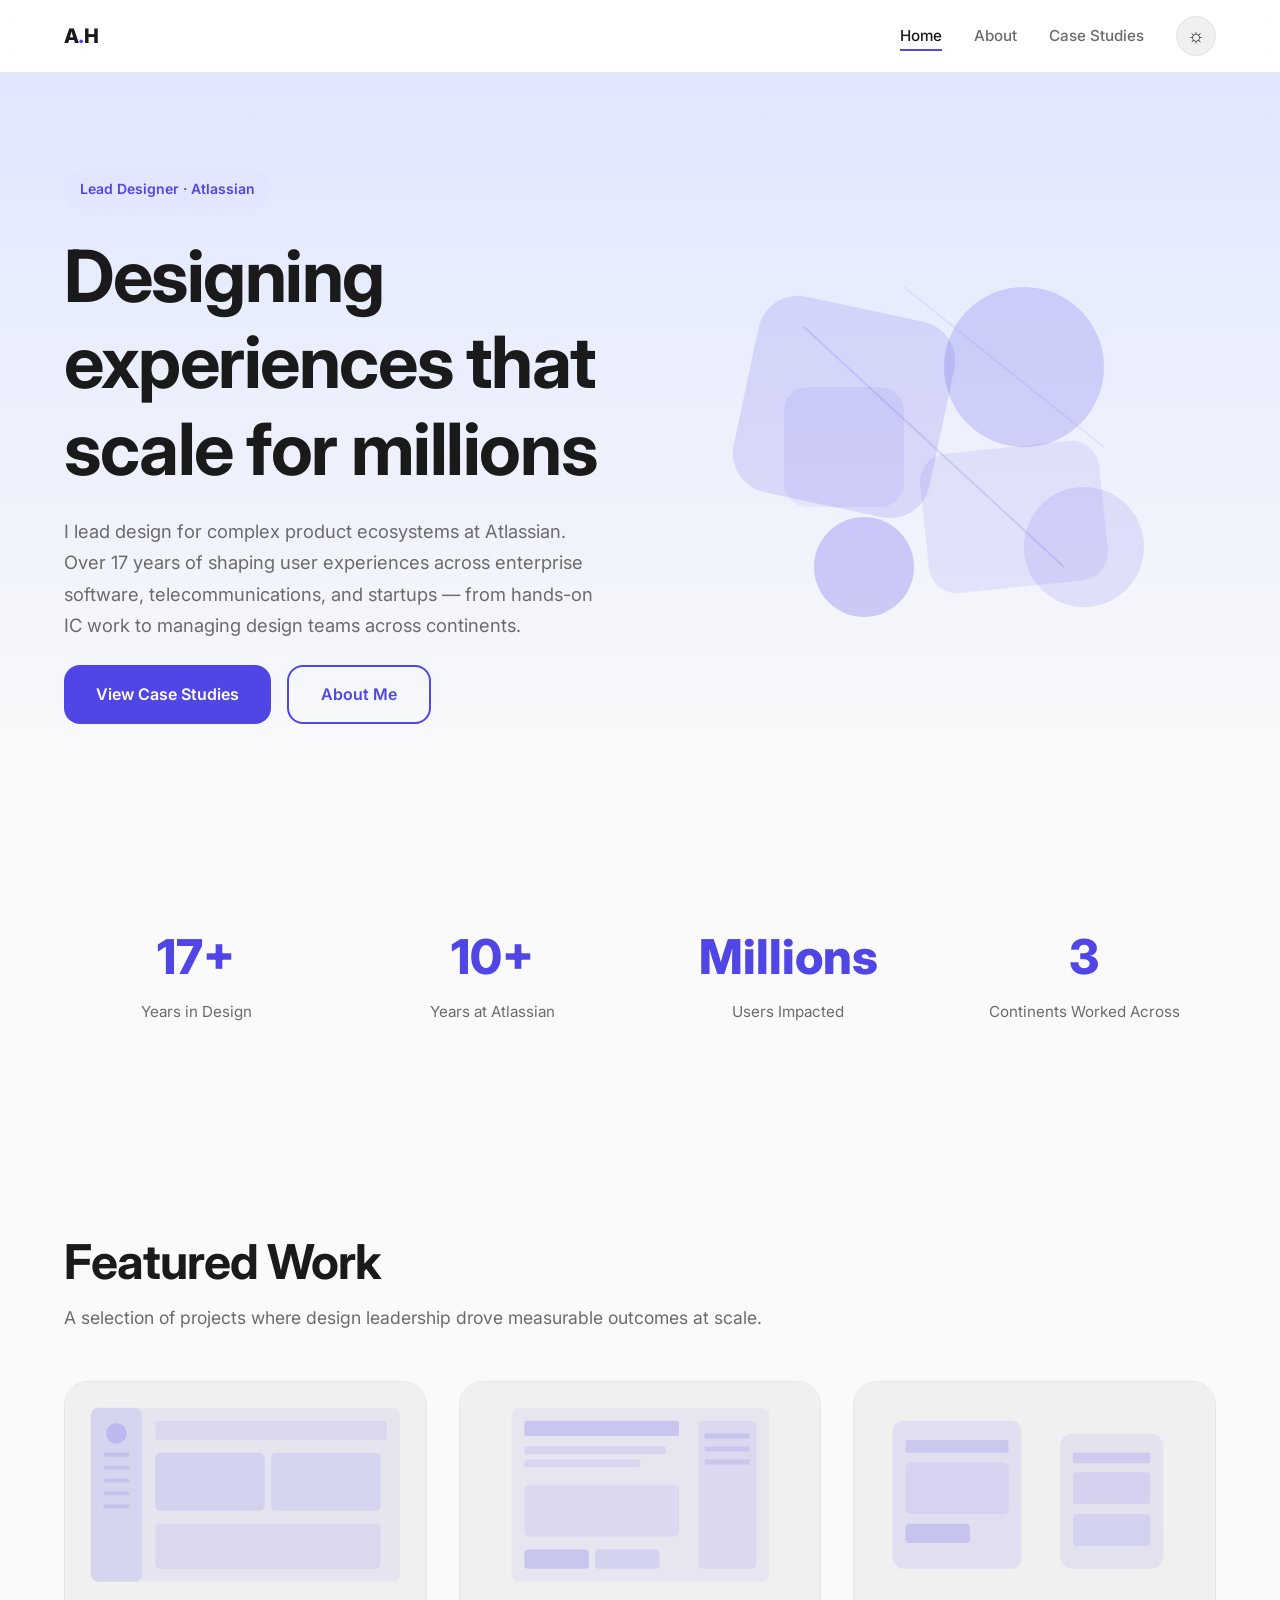
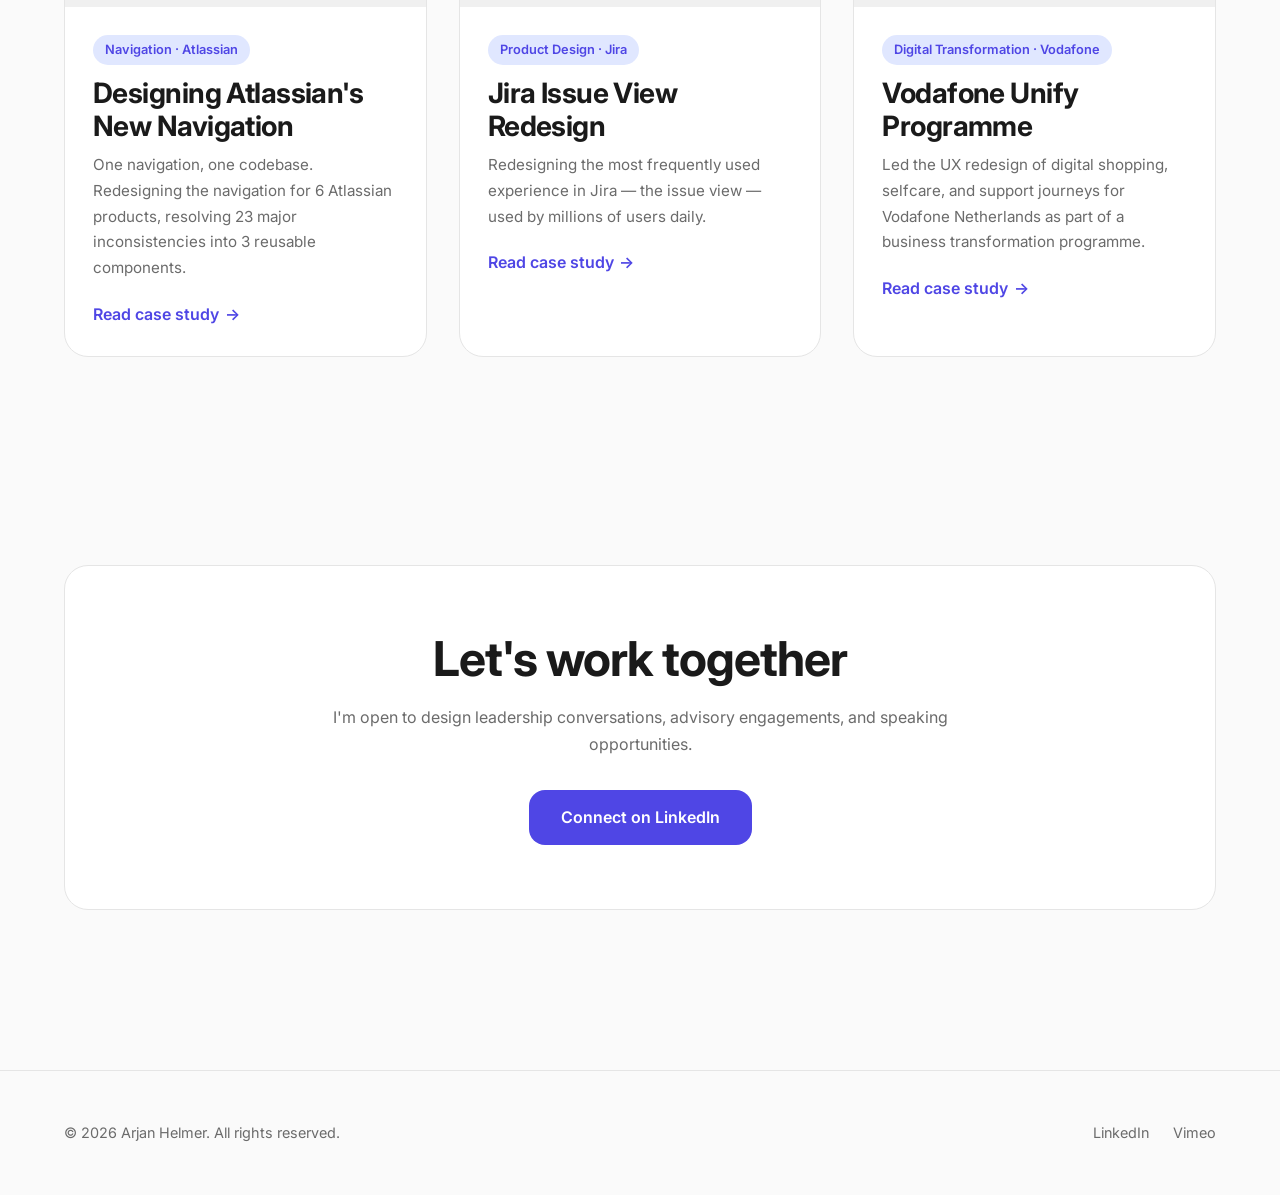
==== commit 284a05fc: "Update navigation case study with real content from Atlassian blog Replaced placeholder content with" ====
--- a/index.html
+++ b/index.html
@@ -118,8 +118,8 @@
             </div>
             <div class="card-body">
               <span class="card-tag">Navigation &middot; Atlassian</span>
-              <h3>Atlassian System of Work</h3>
-              <p>Redesigning the navigation experience across all Atlassian apps — Jira, Confluence, Loom, Trello, and more — for 300,000+ customers.</p>
+              <h3>Designing Atlassian's New Navigation</h3>
+              <p>One navigation, one codebase. Redesigning the navigation for 6 Atlassian products, resolving 23 major inconsistencies into 3 reusable components.</p>
               <a href="case-study-1.html" class="card-link">Read case study <span class="arrow" aria-hidden="true">&rarr;</span></a>
             </div>
           </article>
